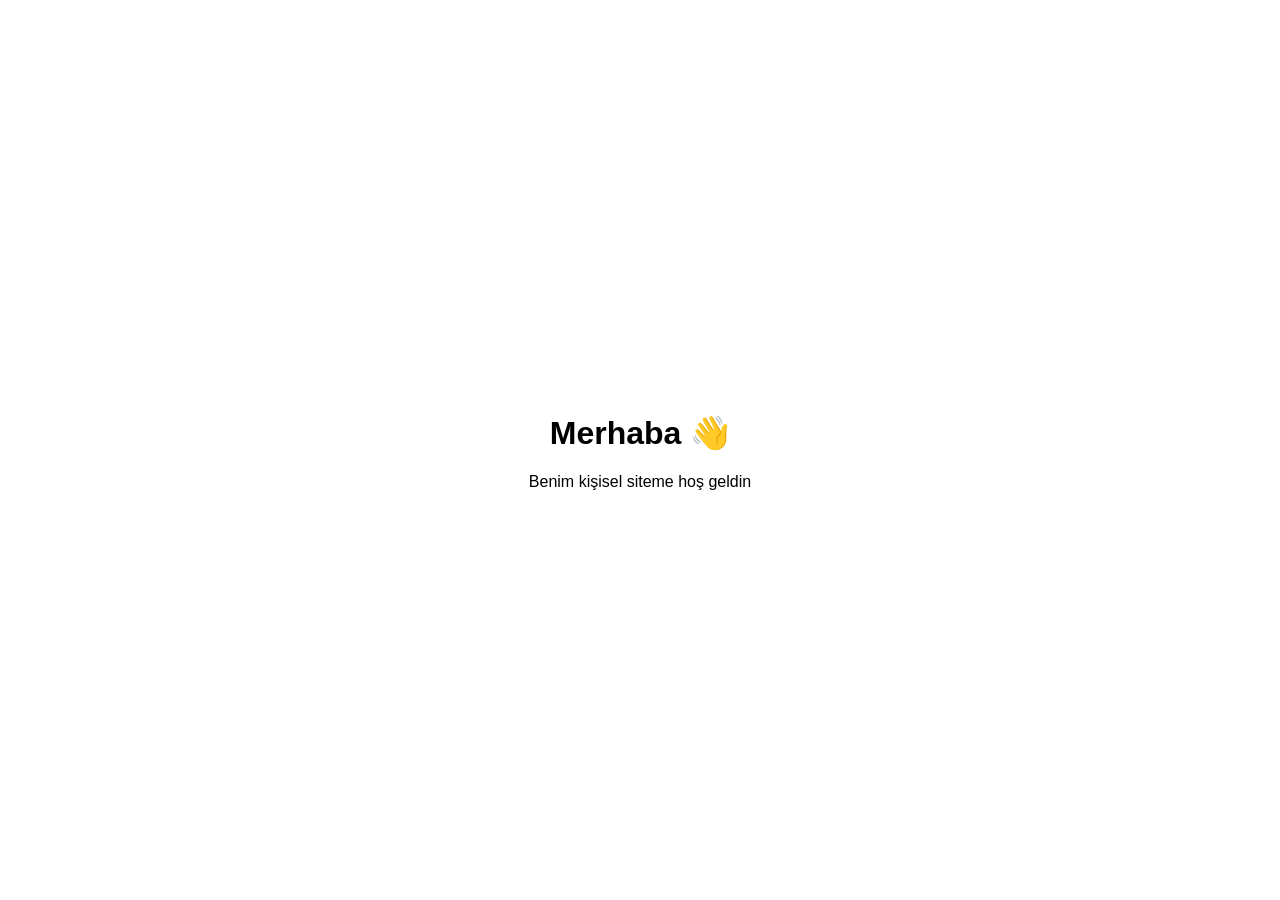
==== index.html @ 7d93ef02 "Updated from Publii" ====
<!DOCTYPE html>
<html lang="tr">
<head>
<meta charset="UTF-8">
<title>Benim Sitem</title>
<style>
  body {
    margin: 0;
    height: 100vh;
    background-image: url('background.jpg');
    background-size: cover;
    background-position: center;
    background-repeat: no-repeat;
    background-attachment: fixed;
    font-family: Arial, sans-serif;
    display: flex;
    align-items: center;
    justify-content: center;
    text-align: center;
  }

  .kutu {
    background: rgba(255, 255, 255, 0.75);
    padding: 30px;
    border-radius: 20px;
  }
</style>
</head>
<body>

  <div class="kutu">
    <h1>Merhaba 👋</h1>
    <p>Benim kişisel siteme hoş geldin</p>
  </div>

</body>
</html>
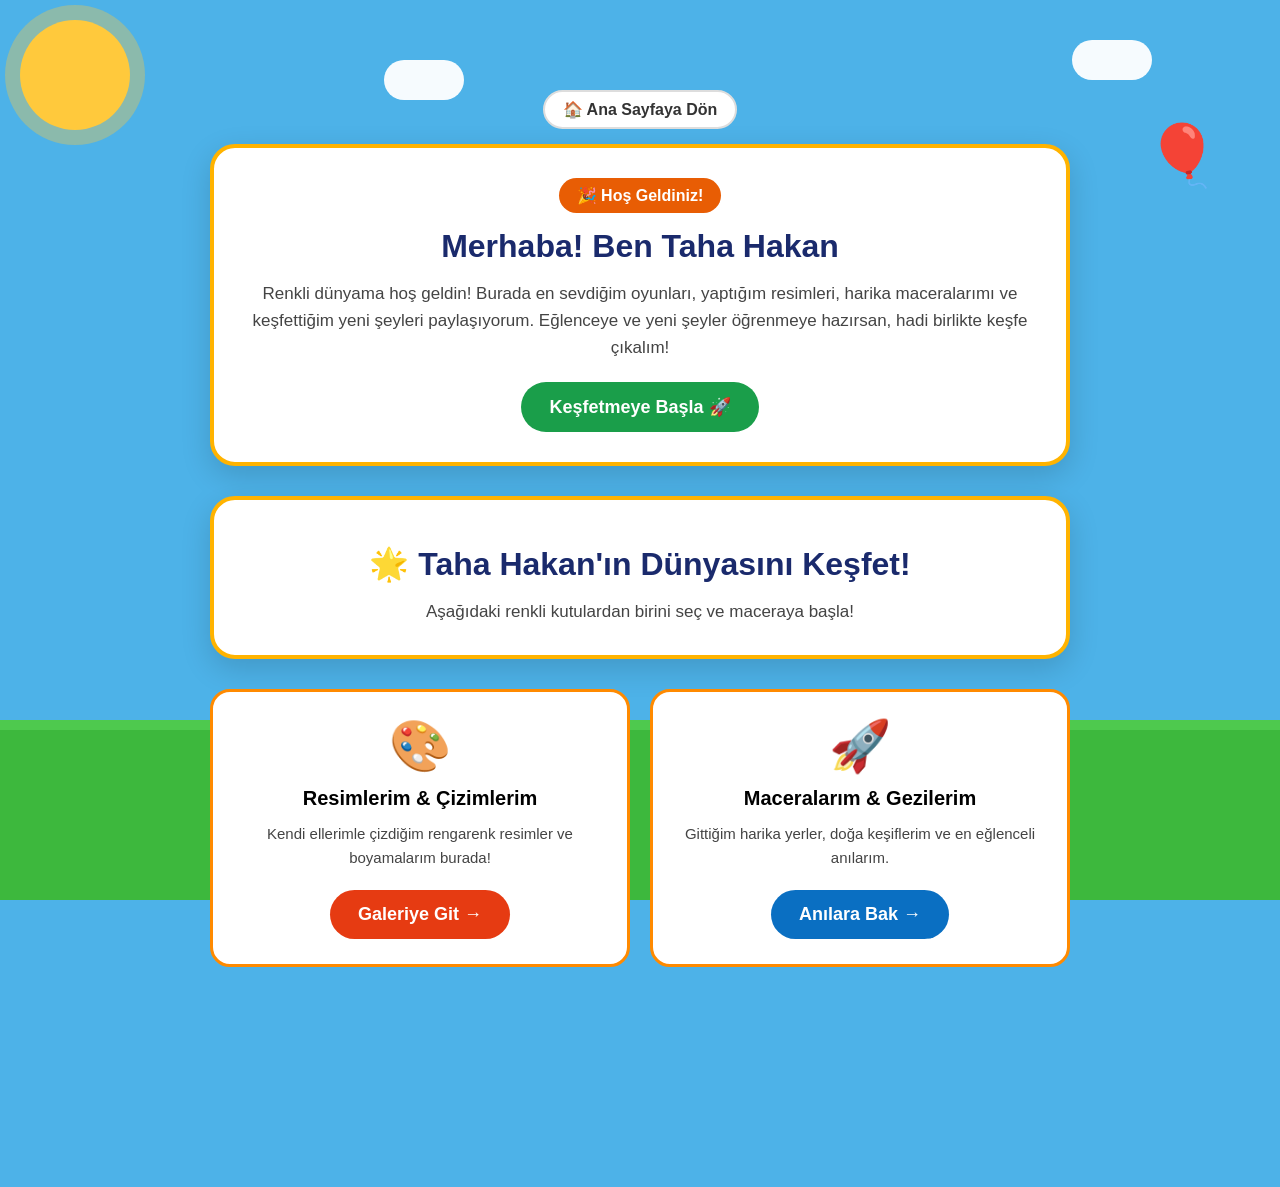
==== commit de272fdb: "Update index.html" ====
--- a/index.html
+++ b/index.html
@@ -2,36 +2,48 @@
 <html lang="tr">
 <head>
 <meta charset="UTF-8">
-<title>Benim Sitem</title>
+<meta name="viewport" content="width=device-width, initial-scale=1.0">
+<title>Taha Hakan'ın Dünyası</title>
 <style>
-  body {
-    margin: 0;
-    height: 100vh;
-    background-image: url('background.jpg');
-    background-size: cover;
-    background-position: center;
-    background-repeat: no-repeat;
-    background-attachment: fixed;
-    font-family: Arial, sans-serif;
-    display: flex;
-    align-items: center;
-    justify-content: center;
-    text-align: center;
-  }
-
-  .kutu {
-    background: rgba(255, 255, 255, 0.75);
-    padding: 30px;
-    border-radius: 20px;
-  }
+*{margin:0;padding:0;box-sizing:border-box;font-family:Arial,sans-serif}
+body{background:#4db2e8;min-height:100vh;position:relative;overflow-x:hidden}
+.sun{position:fixed;top:20px;left:20px;width:110px;height:110px;background:#ffc93c;border-radius:50%;box-shadow:0 0 0 15px rgba(255,201,60,.35);z-index:0}
+.cloud{position:fixed;background:#fff;border-radius:50px;padding:20px 40px;z-index:0;opacity:.95}
+.cloud1{top:60px;left:30%}.cloud2{top:40px;right:10%}
+.balloon{position:fixed;top:120px;right:60px;font-size:60px;z-index:0}
+.grass{position:fixed;bottom:0;left:0;right:0;height:180px;background:#3db83d;z-index:0;border-top:10px solid #4ec94e}
+.wrap{position:relative;z-index:1;max-width:900px;margin:0 auto;padding:90px 20px 220px;text-align:center}
+.card{background:#fff;border:4px solid #ffb300;border-radius:25px;padding:30px;box-shadow:0 10px 30px rgba(0,0,0,.15);margin-bottom:30px}
+.badge{background:#e85d04;color:#fff;padding:8px 18px;border-radius:20px;display:inline-block;font-weight:bold}
+h1{color:#1a2a6c;font-size:32px;margin:15px 0}
+p{color:#444;line-height:1.6;font-size:17px}
+.btn{display:inline-block;background:#1a9e4a;color:#fff;padding:14px 28px;border-radius:30px;text-decoration:none;font-weight:bold;margin-top:20px;font-size:18px}
+.grid{display:grid;grid-template-columns:1fr 1fr;gap:20px}
+.box{background:#fff;border:3px solid #ff8a00;border-radius:20px;padding:25px}
+.box h2{font-size:20px;margin:12px 0}
+.box p{font-size:15px}
+.btn-red{background:#e63b12}.btn-blue{background:#0a6fc2}
+.topbtn{display:inline-block;background:#fff;border:2px solid #ddd;padding:8px 18px;border-radius:20px;text-decoration:none;color:#333;font-weight:bold;margin-bottom:15px}
+@media(max-width:600px){.grid{grid-template-columns:1fr}h1{font-size:26px}}
 </style>
 </head>
 <body>
-
-  <div class="kutu">
-    <h1>Merhaba 👋</h1>
-    <p>Benim kişisel siteme hoş geldin</p>
-  </div>
-
+<div class="sun"></div><div class="cloud cloud1"></div><div class="cloud cloud2"></div><div class="balloon">🎈</div><div class="grass"></div>
+<div class="wrap">
+<a class="topbtn" href="#">🏠 Ana Sayfaya Dön</a>
+<div class="card">
+<span class="badge">🎉 Hoş Geldiniz!</span>
+<h1>Merhaba! Ben Taha Hakan</h1>
+<p>Renkli dünyama hoş geldin! Burada en sevdiğim oyunları, yaptığım resimleri, harika maceralarımı ve keşfettiğim yeni şeyleri paylaşıyorum. Eğlenceye ve yeni şeyler öğrenmeye hazırsan, hadi birlikte keşfe çıkalım!</p>
+<a class="btn" href="#kesfet">Keşfetmeye Başla 🚀</a>
+</div>
+<div id="kesfet">
+<div class="card"><h1>🌟 Taha Hakan'ın Dünyasını Keşfet!</h1><p>Aşağıdaki renkli kutulardan birini seç ve maceraya başla!</p></div>
+<div class="grid">
+<div class="box"><div style="font-size:50px">🎨</div><h2>Resimlerim & Çizimlerim</h2><p>Kendi ellerimle çizdiğim rengarenk resimler ve boyamalarım burada!</p><a class="btn btn-red" href="#">Galeriye Git →</a></div>
+<div class="box"><div style="font-size:50px">🚀</div><h2>Maceralarım & Gezilerim</h2><p>Gittiğim harika yerler, doğa keşiflerim ve en eğlenceli anılarım.</p><a class="btn btn-blue" href="#">Anılara Bak →</a></div>
+</div>
+</div>
+</div>
 </body>
-</html>+</html>
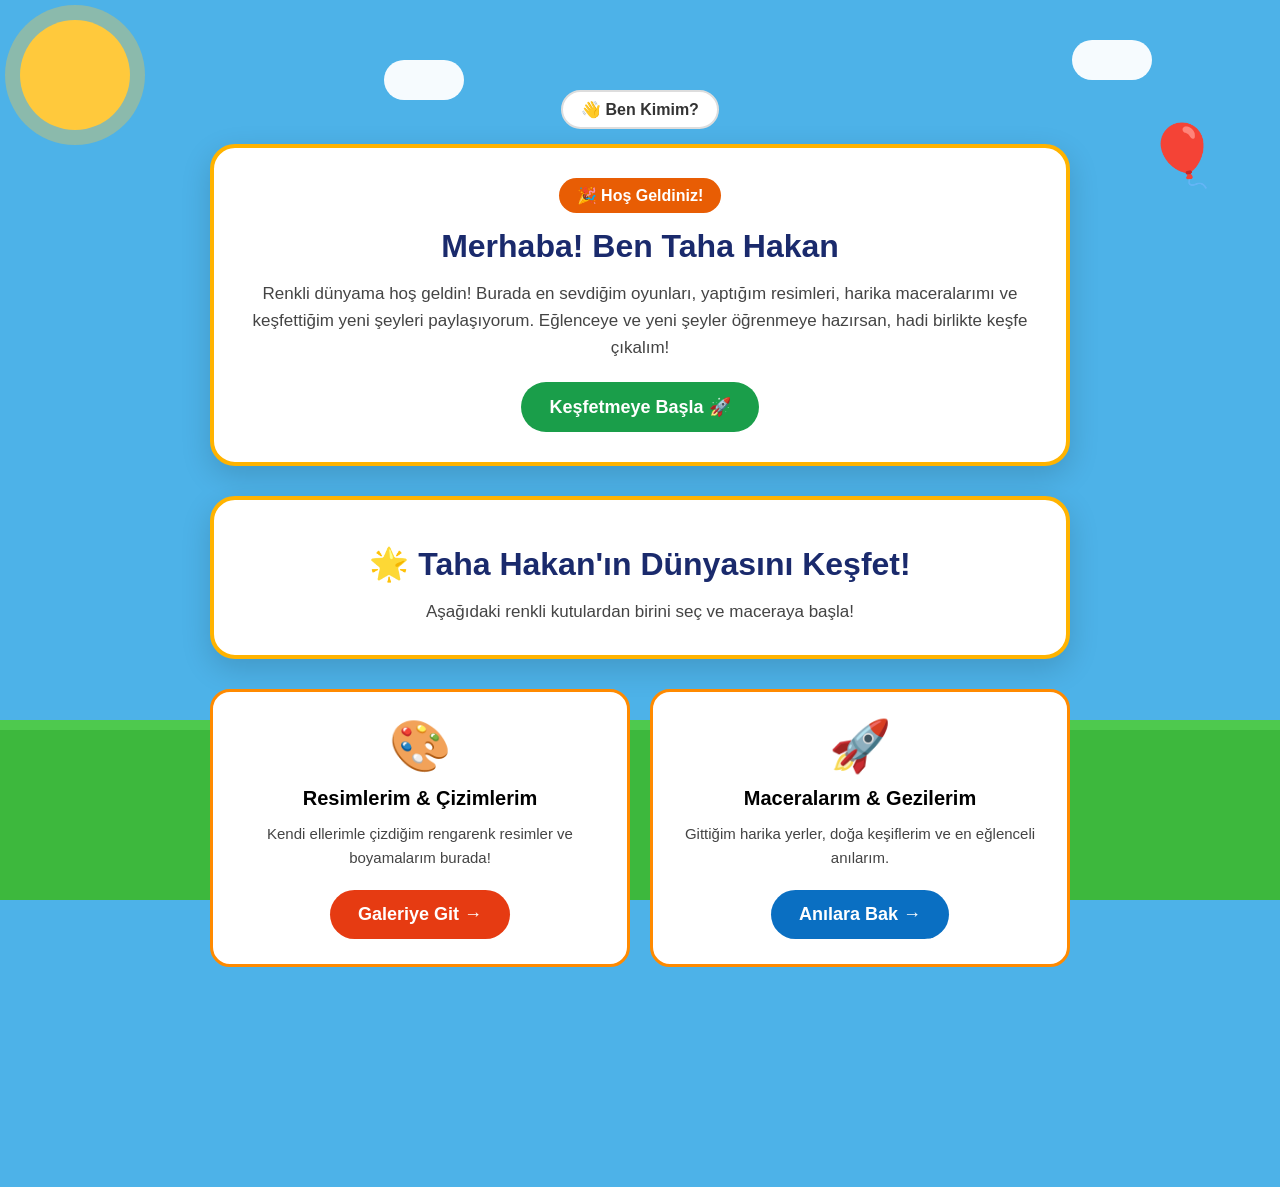
==== commit b4e581cf: "Update index.html" ====
--- a/index.html
+++ b/index.html
@@ -30,18 +30,18 @@
 <body>
 <div class="sun"></div><div class="cloud cloud1"></div><div class="cloud cloud2"></div><div class="balloon">🎈</div><div class="grass"></div>
 <div class="wrap">
-<a class="topbtn" href="#">🏠 Ana Sayfaya Dön</a>
+<a class="topbtn" href="ben-kimim.html">👋 Ben Kimim?</a>
 <div class="card">
 <span class="badge">🎉 Hoş Geldiniz!</span>
 <h1>Merhaba! Ben Taha Hakan</h1>
 <p>Renkli dünyama hoş geldin! Burada en sevdiğim oyunları, yaptığım resimleri, harika maceralarımı ve keşfettiğim yeni şeyleri paylaşıyorum. Eğlenceye ve yeni şeyler öğrenmeye hazırsan, hadi birlikte keşfe çıkalım!</p>
-<a class="btn" href="#kesfet">Keşfetmeye Başla 🚀</a>
+<a class="btn" href="kesfet.html">Keşfetmeye Başla 🚀</a>
 </div>
 <div id="kesfet">
 <div class="card"><h1>🌟 Taha Hakan'ın Dünyasını Keşfet!</h1><p>Aşağıdaki renkli kutulardan birini seç ve maceraya başla!</p></div>
 <div class="grid">
-<div class="box"><div style="font-size:50px">🎨</div><h2>Resimlerim & Çizimlerim</h2><p>Kendi ellerimle çizdiğim rengarenk resimler ve boyamalarım burada!</p><a class="btn btn-red" href="#">Galeriye Git →</a></div>
-<div class="box"><div style="font-size:50px">🚀</div><h2>Maceralarım & Gezilerim</h2><p>Gittiğim harika yerler, doğa keşiflerim ve en eğlenceli anılarım.</p><a class="btn btn-blue" href="#">Anılara Bak →</a></div>
+<div class="box"><div style="font-size:50px">🎨</div><h2>Resimlerim & Çizimlerim</h2><p>Kendi ellerimle çizdiğim rengarenk resimler ve boyamalarım burada!</p><a class="btn btn-red" href="resimlerim-and-cizimlerim.html">Galeriye Git →</a></div>
+<div class="box"><div style="font-size:50px">🚀</div><h2>Maceralarım & Gezilerim</h2><p>Gittiğim harika yerler, doğa keşiflerim ve en eğlenceli anılarım.</p><a class="btn btn-blue" href="kesfet.html">Anılara Bak →</a></div>
 </div>
 </div>
 </div>
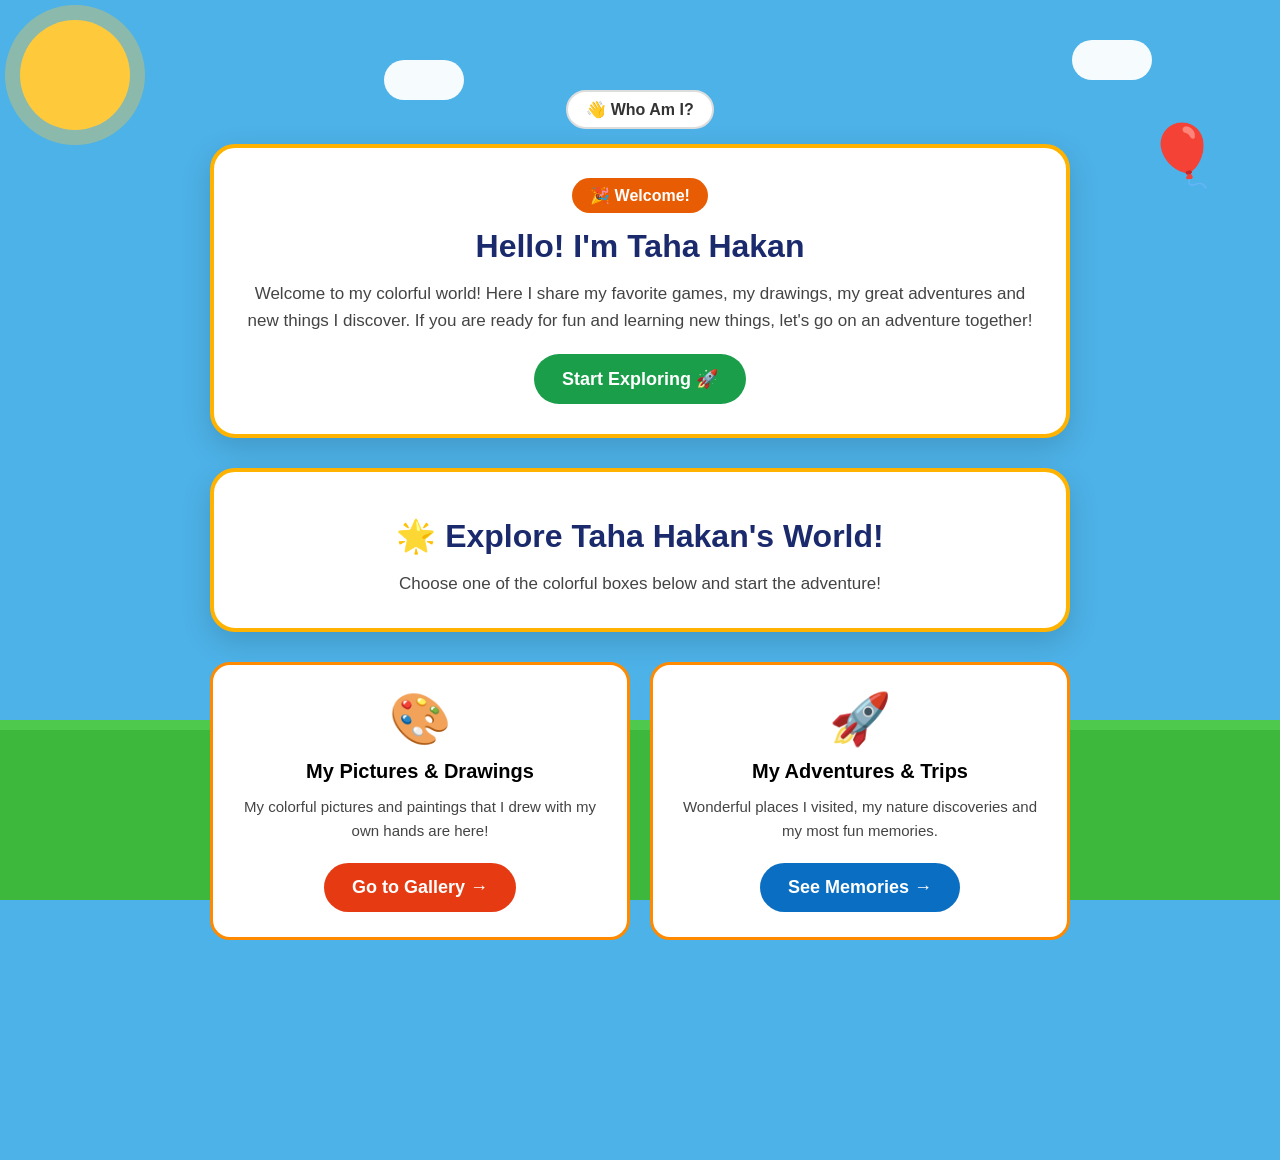
==== commit fd71afdc: "Update index.html" ====
--- a/index.html
+++ b/index.html
@@ -1,9 +1,9 @@
 <!DOCTYPE html>
-<html lang="tr">
+<html lang="en">
 <head>
 <meta charset="UTF-8">
 <meta name="viewport" content="width=device-width, initial-scale=1.0">
-<title>Taha Hakan'ın Dünyası</title>
+<title>Taha Hakan's World</title>
 <style>
 *{margin:0;padding:0;box-sizing:border-box;font-family:Arial,sans-serif}
 body{background:#4db2e8;min-height:100vh;position:relative;overflow-x:hidden}
@@ -30,18 +30,18 @@
 <body>
 <div class="sun"></div><div class="cloud cloud1"></div><div class="cloud cloud2"></div><div class="balloon">🎈</div><div class="grass"></div>
 <div class="wrap">
-<a class="topbtn" href="ben-kimim.html">👋 Ben Kimim?</a>
+<a class="topbtn" href="ben-kimim.html">👋 Who Am I?</a>
 <div class="card">
-<span class="badge">🎉 Hoş Geldiniz!</span>
-<h1>Merhaba! Ben Taha Hakan</h1>
-<p>Renkli dünyama hoş geldin! Burada en sevdiğim oyunları, yaptığım resimleri, harika maceralarımı ve keşfettiğim yeni şeyleri paylaşıyorum. Eğlenceye ve yeni şeyler öğrenmeye hazırsan, hadi birlikte keşfe çıkalım!</p>
-<a class="btn" href="kesfet.html">Keşfetmeye Başla 🚀</a>
+<span class="badge">🎉 Welcome!</span>
+<h1>Hello! I'm Taha Hakan</h1>
+<p>Welcome to my colorful world! Here I share my favorite games, my drawings, my great adventures and new things I discover. If you are ready for fun and learning new things, let's go on an adventure together!</p>
+<a class="btn" href="kesfet.html">Start Exploring 🚀</a>
 </div>
 <div id="kesfet">
-<div class="card"><h1>🌟 Taha Hakan'ın Dünyasını Keşfet!</h1><p>Aşağıdaki renkli kutulardan birini seç ve maceraya başla!</p></div>
+<div class="card"><h1>🌟 Explore Taha Hakan's World!</h1><p>Choose one of the colorful boxes below and start the adventure!</p></div>
 <div class="grid">
-<div class="box"><div style="font-size:50px">🎨</div><h2>Resimlerim & Çizimlerim</h2><p>Kendi ellerimle çizdiğim rengarenk resimler ve boyamalarım burada!</p><a class="btn btn-red" href="resimlerim-and-cizimlerim.html">Galeriye Git →</a></div>
-<div class="box"><div style="font-size:50px">🚀</div><h2>Maceralarım & Gezilerim</h2><p>Gittiğim harika yerler, doğa keşiflerim ve en eğlenceli anılarım.</p><a class="btn btn-blue" href="kesfet.html">Anılara Bak →</a></div>
+<div class="box"><div style="font-size:50px">🎨</div><h2>My Pictures & Drawings</h2><p>My colorful pictures and paintings that I drew with my own hands are here!</p><a class="btn btn-red" href="resimlerim-and-cizimlerim.html">Go to Gallery →</a></div>
+<div class="box"><div style="font-size:50px">🚀</div><h2>My Adventures & Trips</h2><p>Wonderful places I visited, my nature discoveries and my most fun memories.</p><a class="btn btn-blue" href="kesfet.html">See Memories →</a></div>
 </div>
 </div>
 </div>
